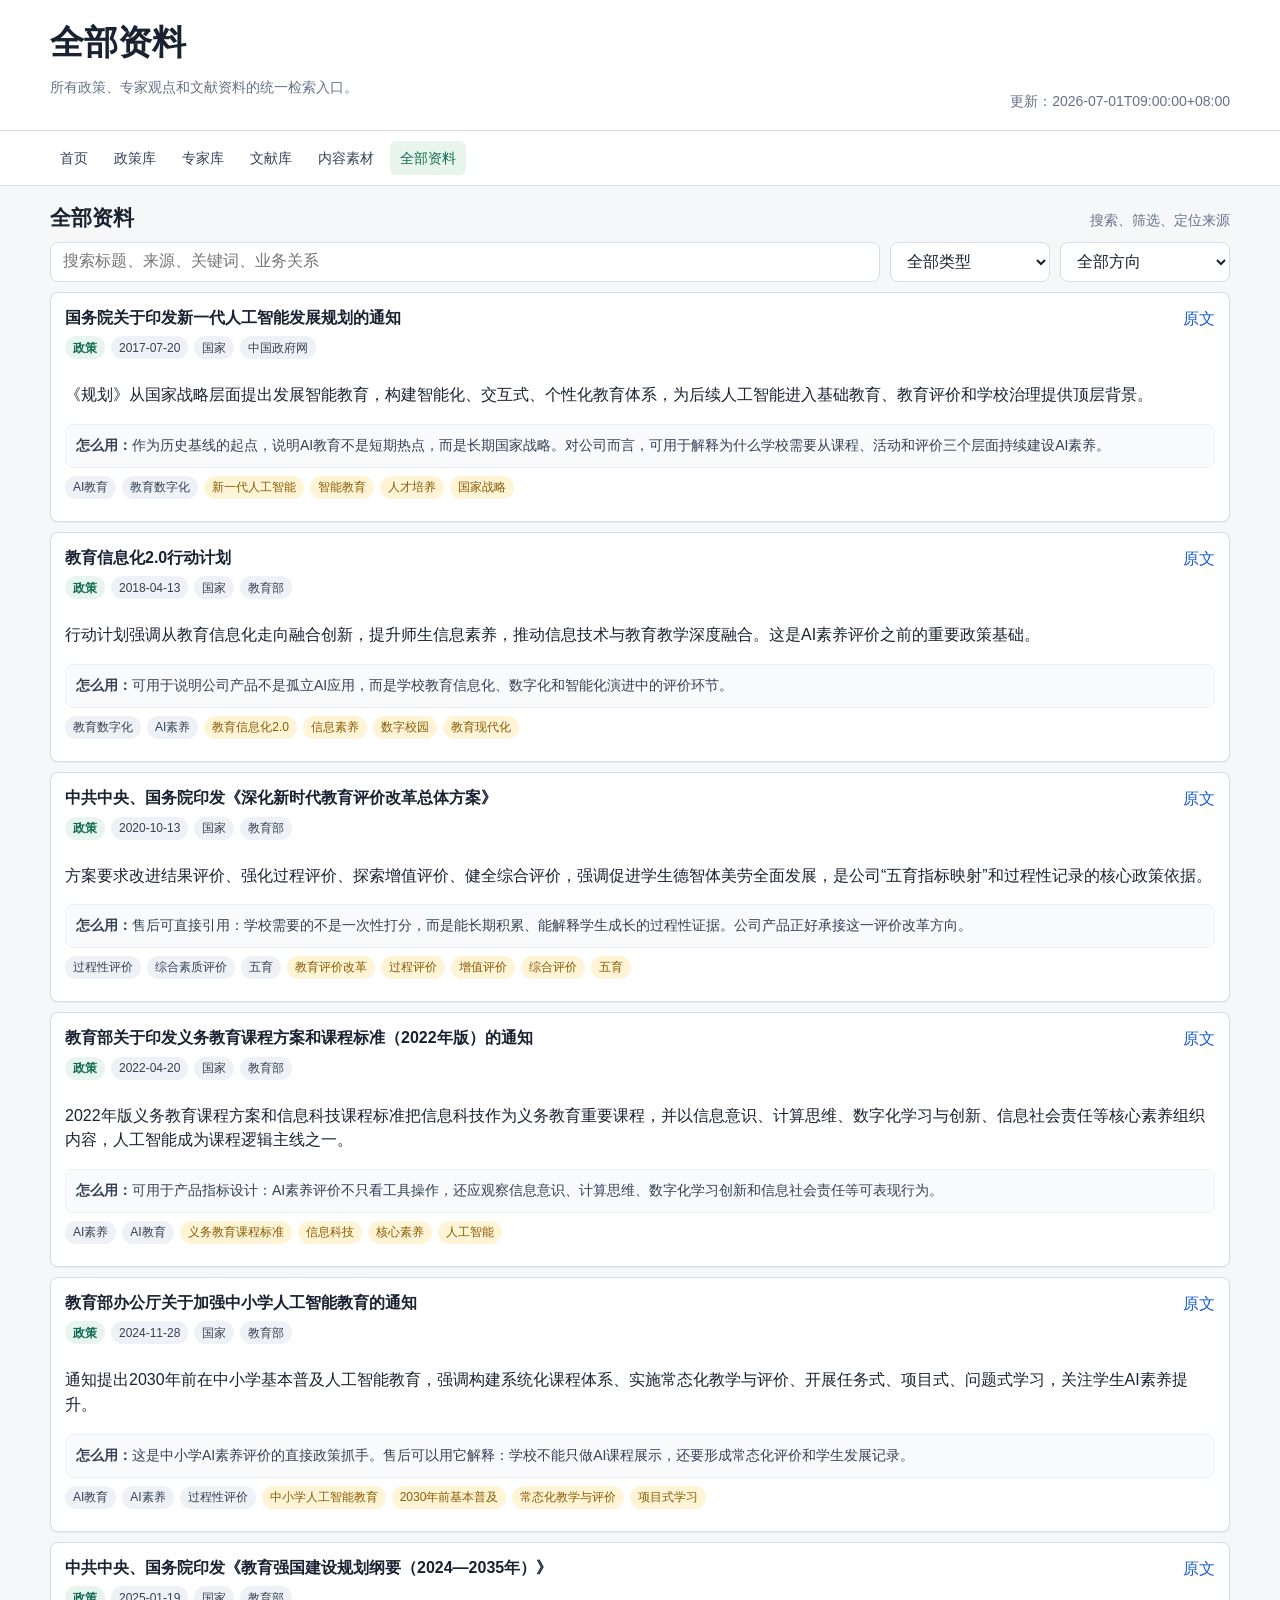
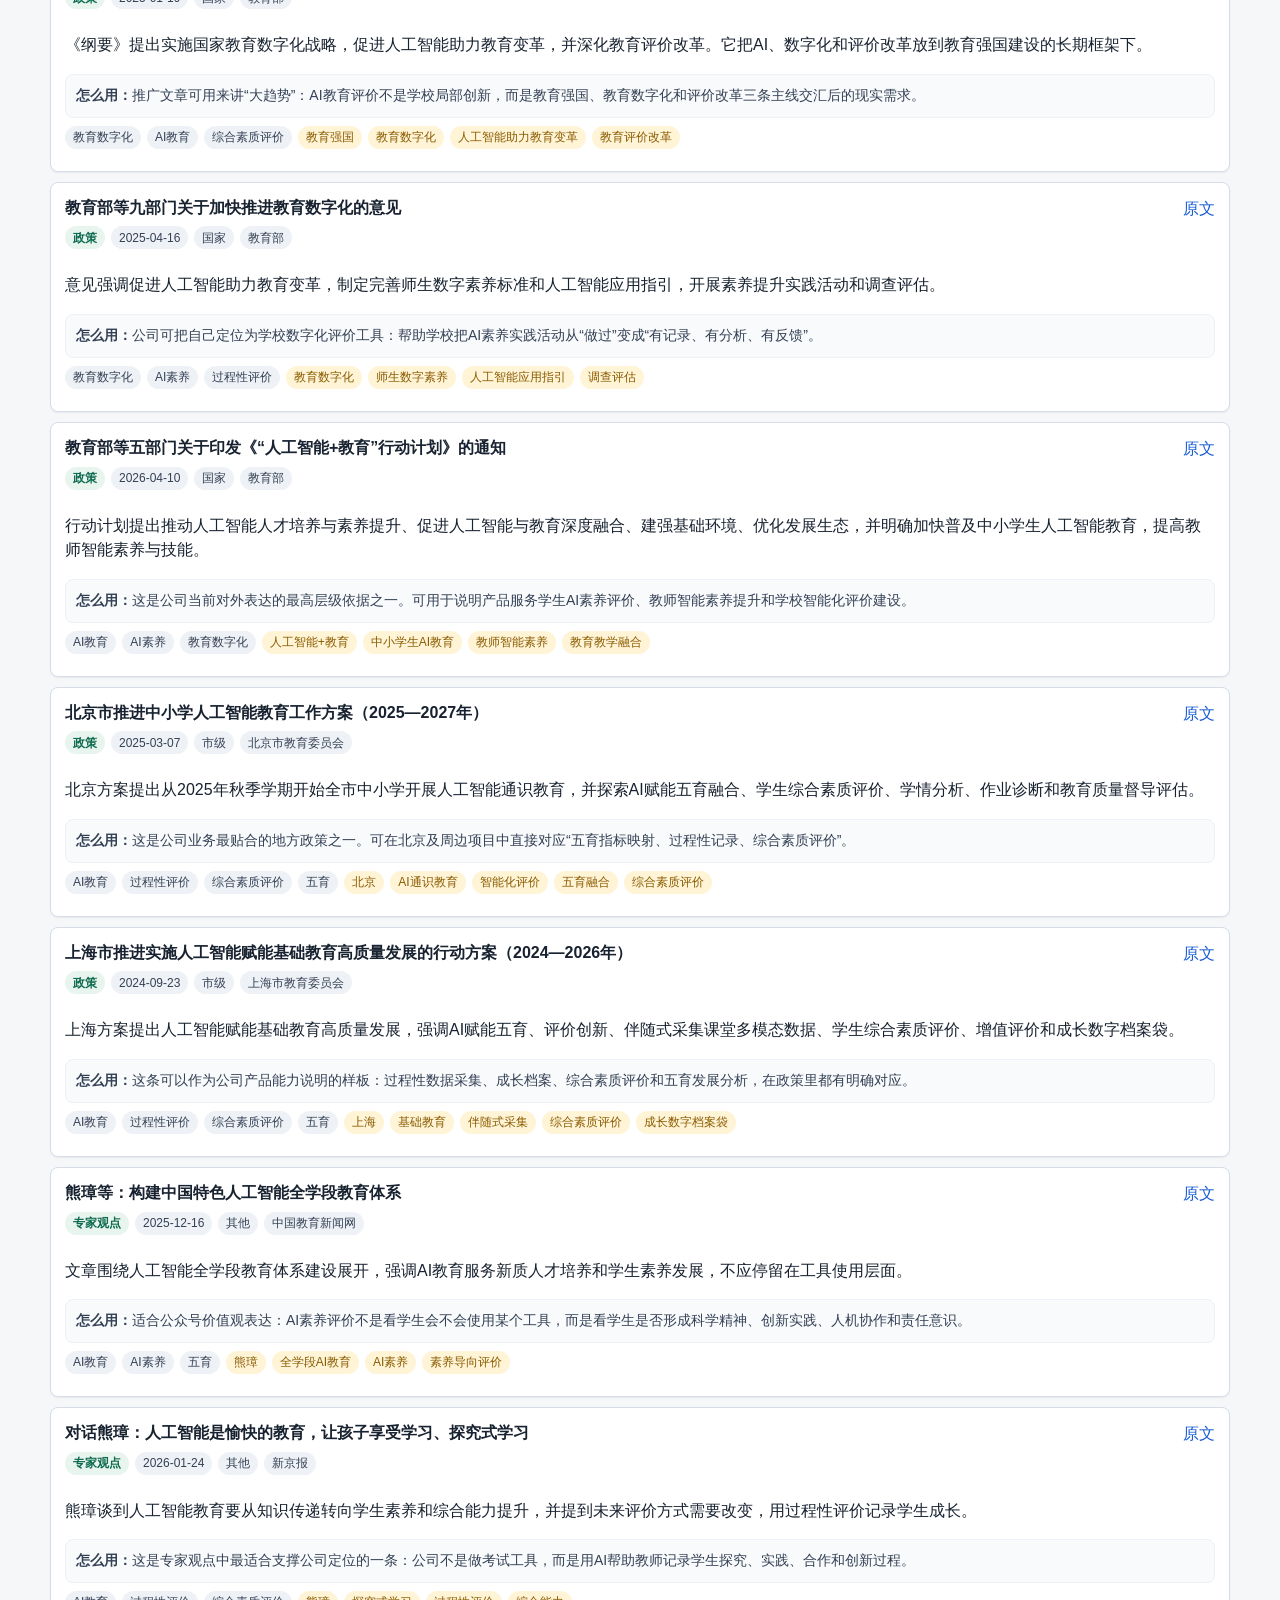
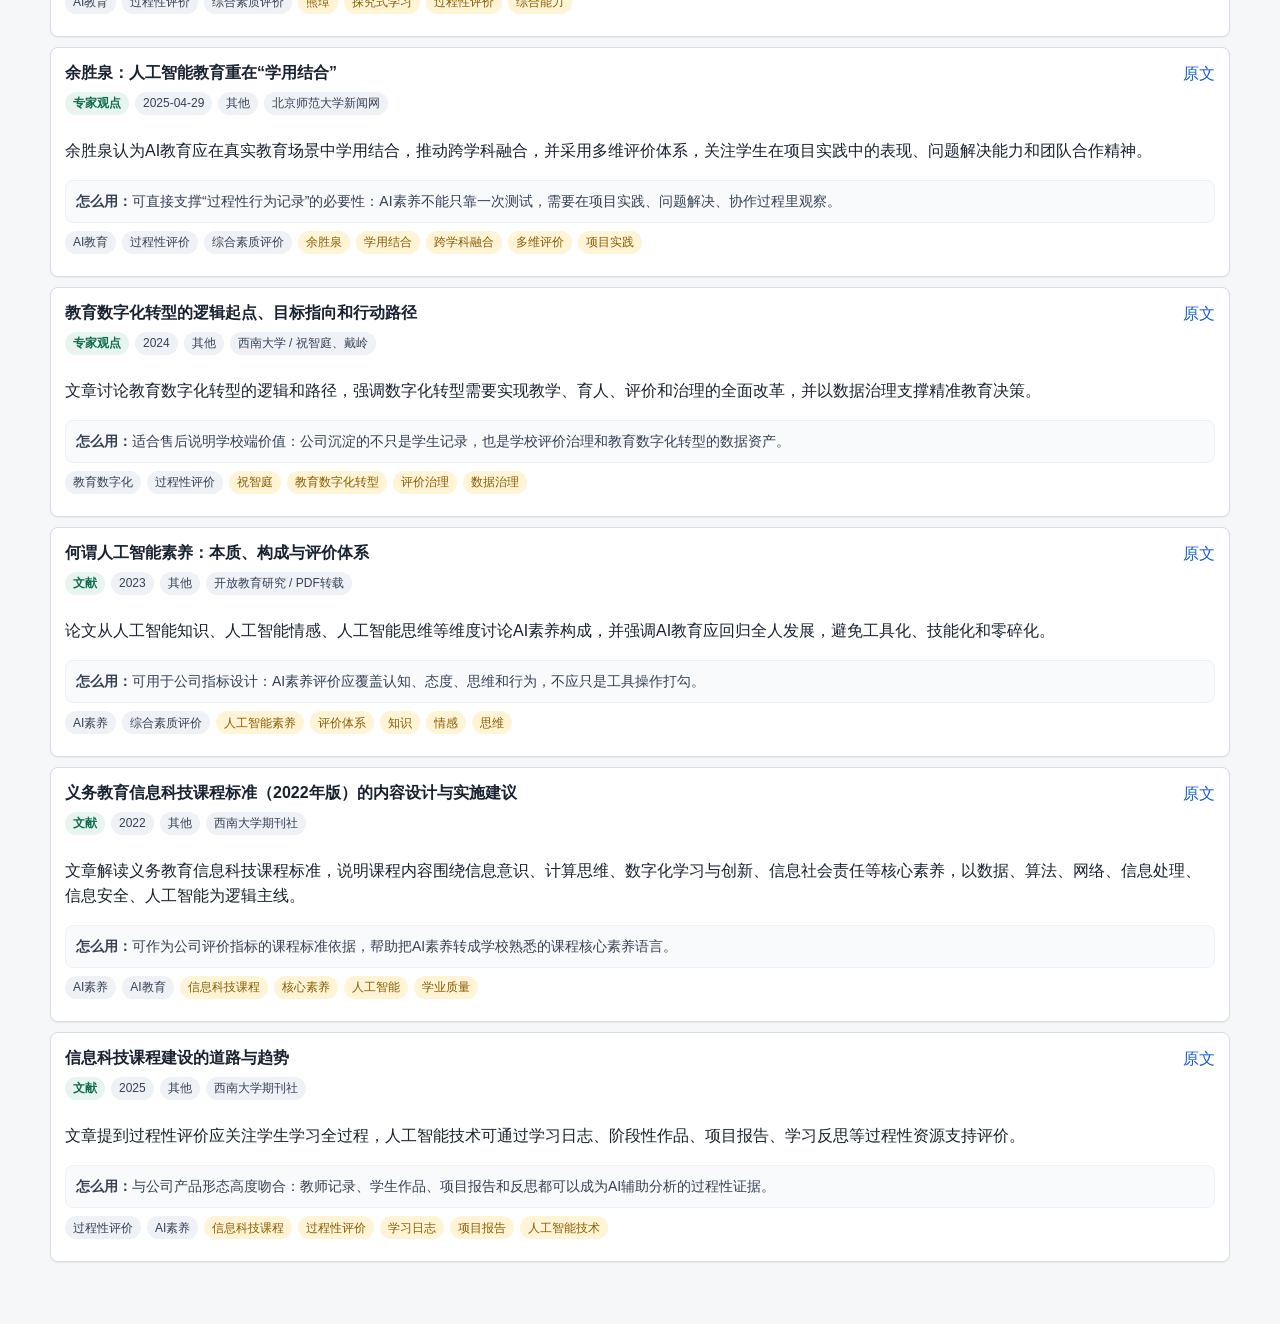
==== docs/all.html @ 267f56a5 "split pages and expand expert library" ====
<!doctype html>
<html lang="zh-CN">
<head>
  <meta charset="utf-8">
  <meta name="viewport" content="width=device-width, initial-scale=1">
  <title>全部资料 - AI素养评价资料库</title>
  <link rel="stylesheet" href="./styles.css">
</head>
<body>
  <main class="wrap">
    <section>
      <div class="section-head">
        <h2>全部资料</h2>
        <span class="hint">搜索、筛选、定位来源</span>
      </div>
      <div class="searchbar">
        <input id="search" type="search" placeholder="搜索标题、来源、关键词、业务关系">
        <select id="type">
          <option value="">全部类型</option>
          <option value="政策">政策</option>
          <option value="专家观点">专家观点</option>
          <option value="文献">文献</option>
        </select>
        <select id="topic">
          <option value="">全部方向</option>
          <option value="AI教育">AI教育</option>
          <option value="AI素养">AI素养</option>
          <option value="过程性评价">过程性评价</option>
          <option value="综合素质评价">综合素质评价</option>
          <option value="五育">五育</option>
          <option value="教育数字化">教育数字化</option>
        </select>
      </div>
      <div id="list"></div>
    </section>
  </main>
  <script src="./app.js"></script>
  <script>
    App.shell("全部资料", "所有政策、专家观点和文献资料的统一检索入口。");
    const filters = { search: "", type: "", topic: "" };
    let items = [];
    function render() {
      const visible = App.filterItems(items, filters);
      document.querySelector("#list").innerHTML = visible.map(App.resourceCard).join("") || '<div class="empty">暂无匹配资料。</div>';
    }
    App.load().then((data) => {
      App.setUpdated(data);
      items = data.items || [];
      render();
      ["search", "type", "topic"].forEach((id) => {
        document.querySelector(`#${id}`).addEventListener("input", (event) => {
          filters[id] = event.target.value;
          render();
        });
      });
    });
  </script>
</body>
</html>
---- docs/styles.css ----
:root {
  color-scheme: light;
  --bg: #f6f7f9;
  --panel: #ffffff;
  --text: #182230;
  --muted: #667085;
  --line: #d7dde8;
  --brand: #0f6b4f;
  --brand-soft: #e8f5ef;
  --blue: #175cd3;
  --amber: #8a5b00;
  --amber-soft: #fff4d6;
  --chip: #eef2f6;
  --shadow: 0 1px 2px rgba(16, 24, 40, .06);
}

* { box-sizing: border-box; }

body {
  margin: 0;
  background: var(--bg);
  color: var(--text);
  font-family: -apple-system, BlinkMacSystemFont, "Segoe UI", "PingFang SC", "Microsoft YaHei", sans-serif;
  line-height: 1.55;
}

a { color: var(--blue); text-decoration: none; }
a:hover { text-decoration: underline; }

header {
  background: var(--panel);
  border-bottom: 1px solid var(--line);
}

.header-inner,
.wrap {
  width: min(1180px, calc(100% - 32px));
  margin: 0 auto;
}

.header-inner {
  padding: 22px 0 18px;
  display: grid;
  grid-template-columns: 1fr auto;
  gap: 16px;
  align-items: end;
}

h1 {
  margin: 0 0 6px;
  font-size: clamp(24px, 4vw, 34px);
  line-height: 1.2;
  letter-spacing: 0;
}

.subtitle,
.updated,
.hint {
  color: var(--muted);
  font-size: 14px;
}

.updated { white-space: nowrap; }

.topnav {
  background: var(--panel);
  border-bottom: 1px solid var(--line);
}

.topnav .wrap {
  display: flex;
  flex-wrap: wrap;
  gap: 6px;
  padding: 10px 0;
}

.topnav a {
  display: inline-flex;
  align-items: center;
  min-height: 34px;
  padding: 0 10px;
  border-radius: 6px;
  color: #344054;
  font-size: 14px;
}

.topnav a.active,
.topnav a:hover {
  background: var(--brand-soft);
  color: var(--brand);
  text-decoration: none;
}

main.wrap {
  padding: 18px 0 44px;
}

section {
  margin-bottom: 18px;
}

.section-head {
  display: flex;
  justify-content: space-between;
  gap: 12px;
  align-items: end;
  margin-bottom: 10px;
}

h2 {
  margin: 0;
  font-size: 21px;
  line-height: 1.3;
  letter-spacing: 0;
}

h3 {
  margin: 0 0 8px;
  font-size: 16px;
  line-height: 1.35;
  letter-spacing: 0;
}

.grid {
  display: grid;
  grid-template-columns: repeat(4, minmax(0, 1fr));
  gap: 10px;
}

.grid-2 {
  display: grid;
  grid-template-columns: repeat(2, minmax(0, 1fr));
  gap: 12px;
}

.card,
.panel,
.resource,
.expert,
.brief {
  background: var(--panel);
  border: 1px solid var(--line);
  border-radius: 8px;
  box-shadow: var(--shadow);
}

.card { padding: 14px; }
.panel { padding: 16px; }

.panel-link {
  display: block;
  padding: 16px;
  background: var(--panel);
  border: 1px solid var(--line);
  border-radius: 8px;
  box-shadow: var(--shadow);
  color: var(--text);
}

.panel-link:hover {
  border-color: #9fc5b8;
  text-decoration: none;
}

.panel-link strong,
.panel-link span {
  display: block;
}

.panel-link strong {
  margin-bottom: 6px;
  font-size: 17px;
}

.panel-link span {
  color: var(--muted);
  font-size: 14px;
}

.card strong {
  display: block;
  font-size: 26px;
  line-height: 1.15;
}

.card span {
  display: block;
  margin-top: 3px;
  color: var(--muted);
  font-size: 13px;
}

.resource,
.expert,
.brief {
  padding: 14px;
  margin-bottom: 10px;
}

.resource-header,
.expert-top {
  display: grid;
  grid-template-columns: 1fr auto;
  gap: 12px;
  align-items: start;
}

.expert-name {
  font-size: 20px;
  font-weight: 750;
}

.meta,
.tags {
  display: flex;
  flex-wrap: wrap;
  gap: 6px;
  margin: 8px 0;
}

.tag {
  display: inline-flex;
  align-items: center;
  min-height: 23px;
  padding: 2px 8px;
  border-radius: 999px;
  background: var(--chip);
  color: #344054;
  font-size: 12px;
}

.tag.type {
  background: var(--brand-soft);
  color: var(--brand);
  font-weight: 650;
}

.tag.use {
  background: var(--amber-soft);
  color: var(--amber);
}

.relation {
  background: #f8fafc;
  border: 1px solid #edf1f7;
  border-radius: 8px;
  padding: 10px;
  color: #344054;
  font-size: 14px;
}

.message {
  border-left: 4px solid var(--brand);
}

.tabs {
  display: flex;
  flex-wrap: wrap;
  gap: 8px;
  margin-bottom: 10px;
}

.tab {
  border: 1px solid var(--line);
  background: var(--panel);
  color: #344054;
  border-radius: 999px;
  min-height: 34px;
  padding: 0 12px;
  cursor: pointer;
  font: inherit;
  font-size: 13px;
}

.tab.active {
  border-color: var(--brand);
  background: var(--brand-soft);
  color: var(--brand);
  font-weight: 650;
}

.searchbar {
  display: grid;
  grid-template-columns: 1fr 160px 170px;
  gap: 10px;
  margin-bottom: 10px;
}

input,
select {
  width: 100%;
  min-height: 40px;
  border: 1px solid var(--line);
  border-radius: 8px;
  background: var(--panel);
  color: var(--text);
  padding: 0 12px;
  font: inherit;
}

.empty {
  padding: 24px;
  color: var(--muted);
  text-align: center;
  border: 1px dashed var(--line);
  border-radius: 8px;
  background: var(--panel);
}

.resource-count {
  color: var(--muted);
  font-size: 13px;
}

@media (max-width: 820px) {
  .header-inner,
  .wrap {
    width: min(100% - 20px, 1180px);
  }

  .header-inner,
  .grid,
  .grid-2,
  .searchbar {
    grid-template-columns: 1fr;
  }

  .updated { white-space: normal; }
}
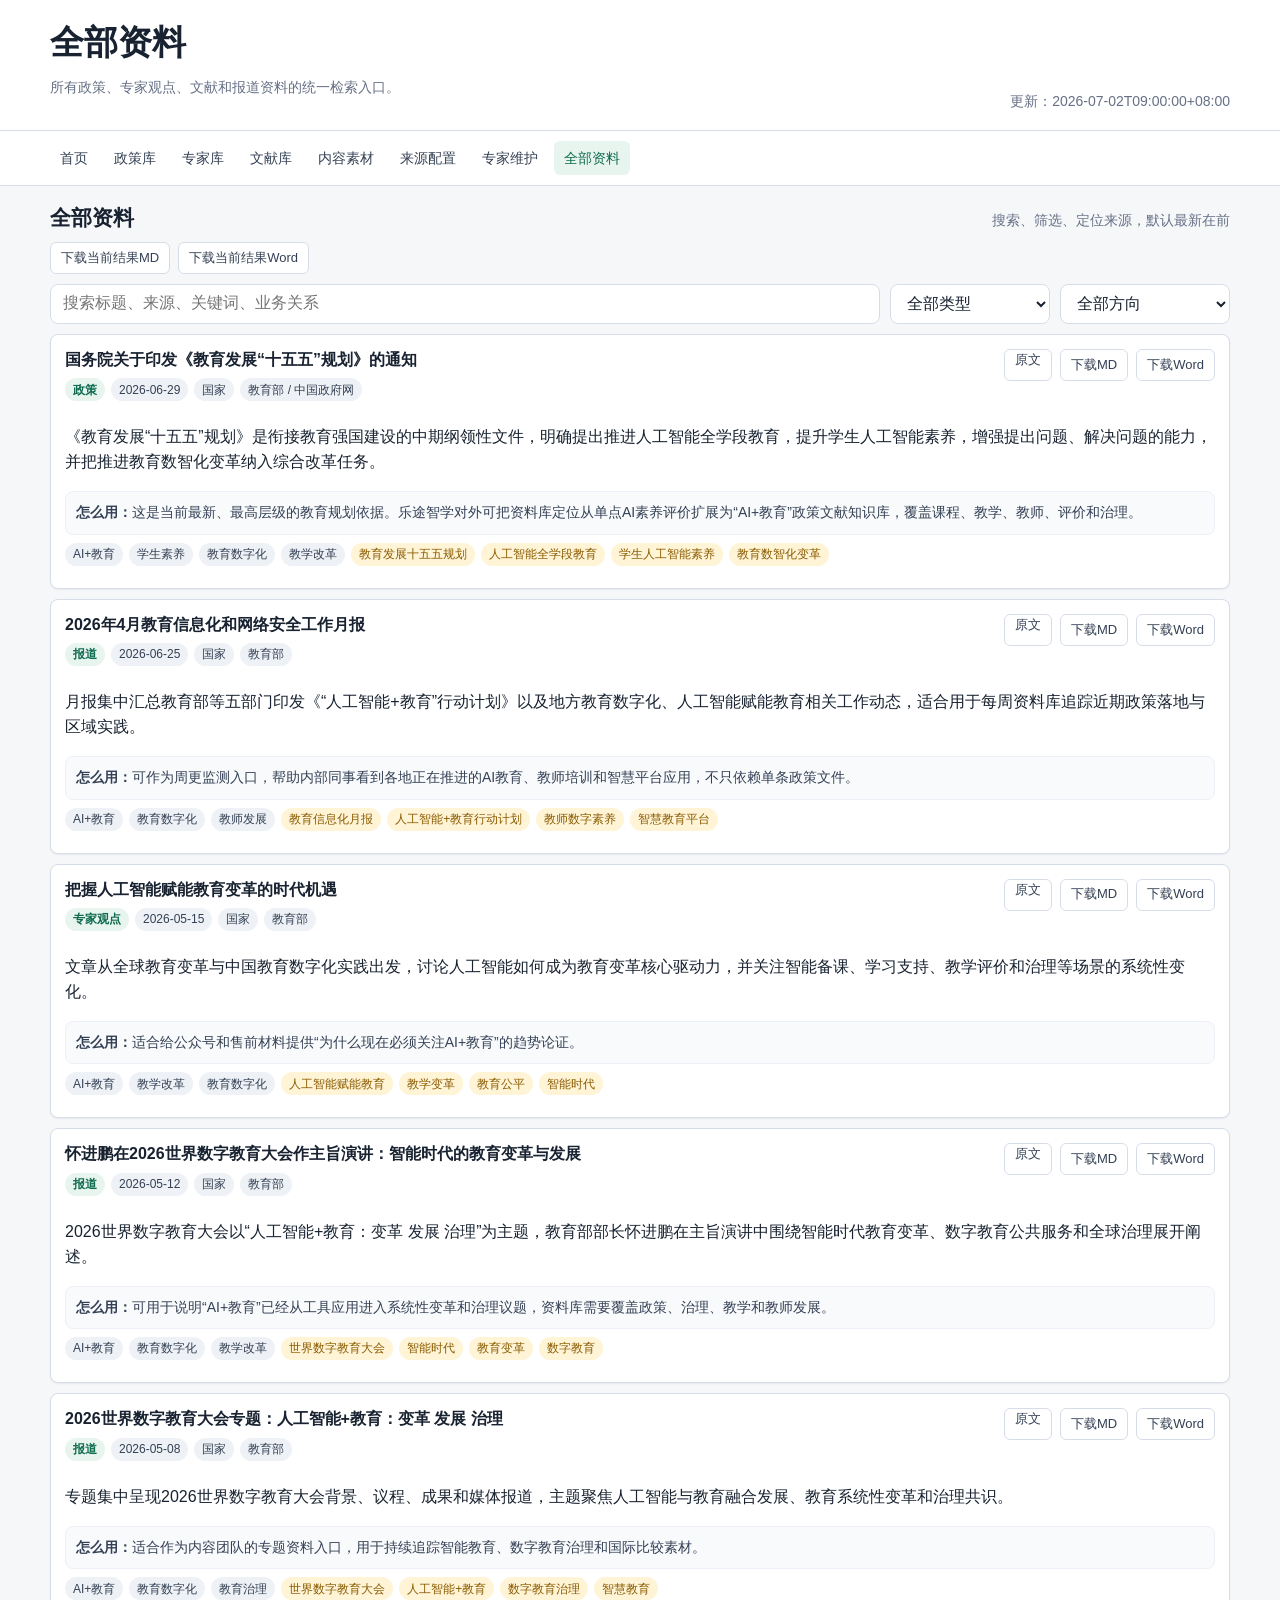
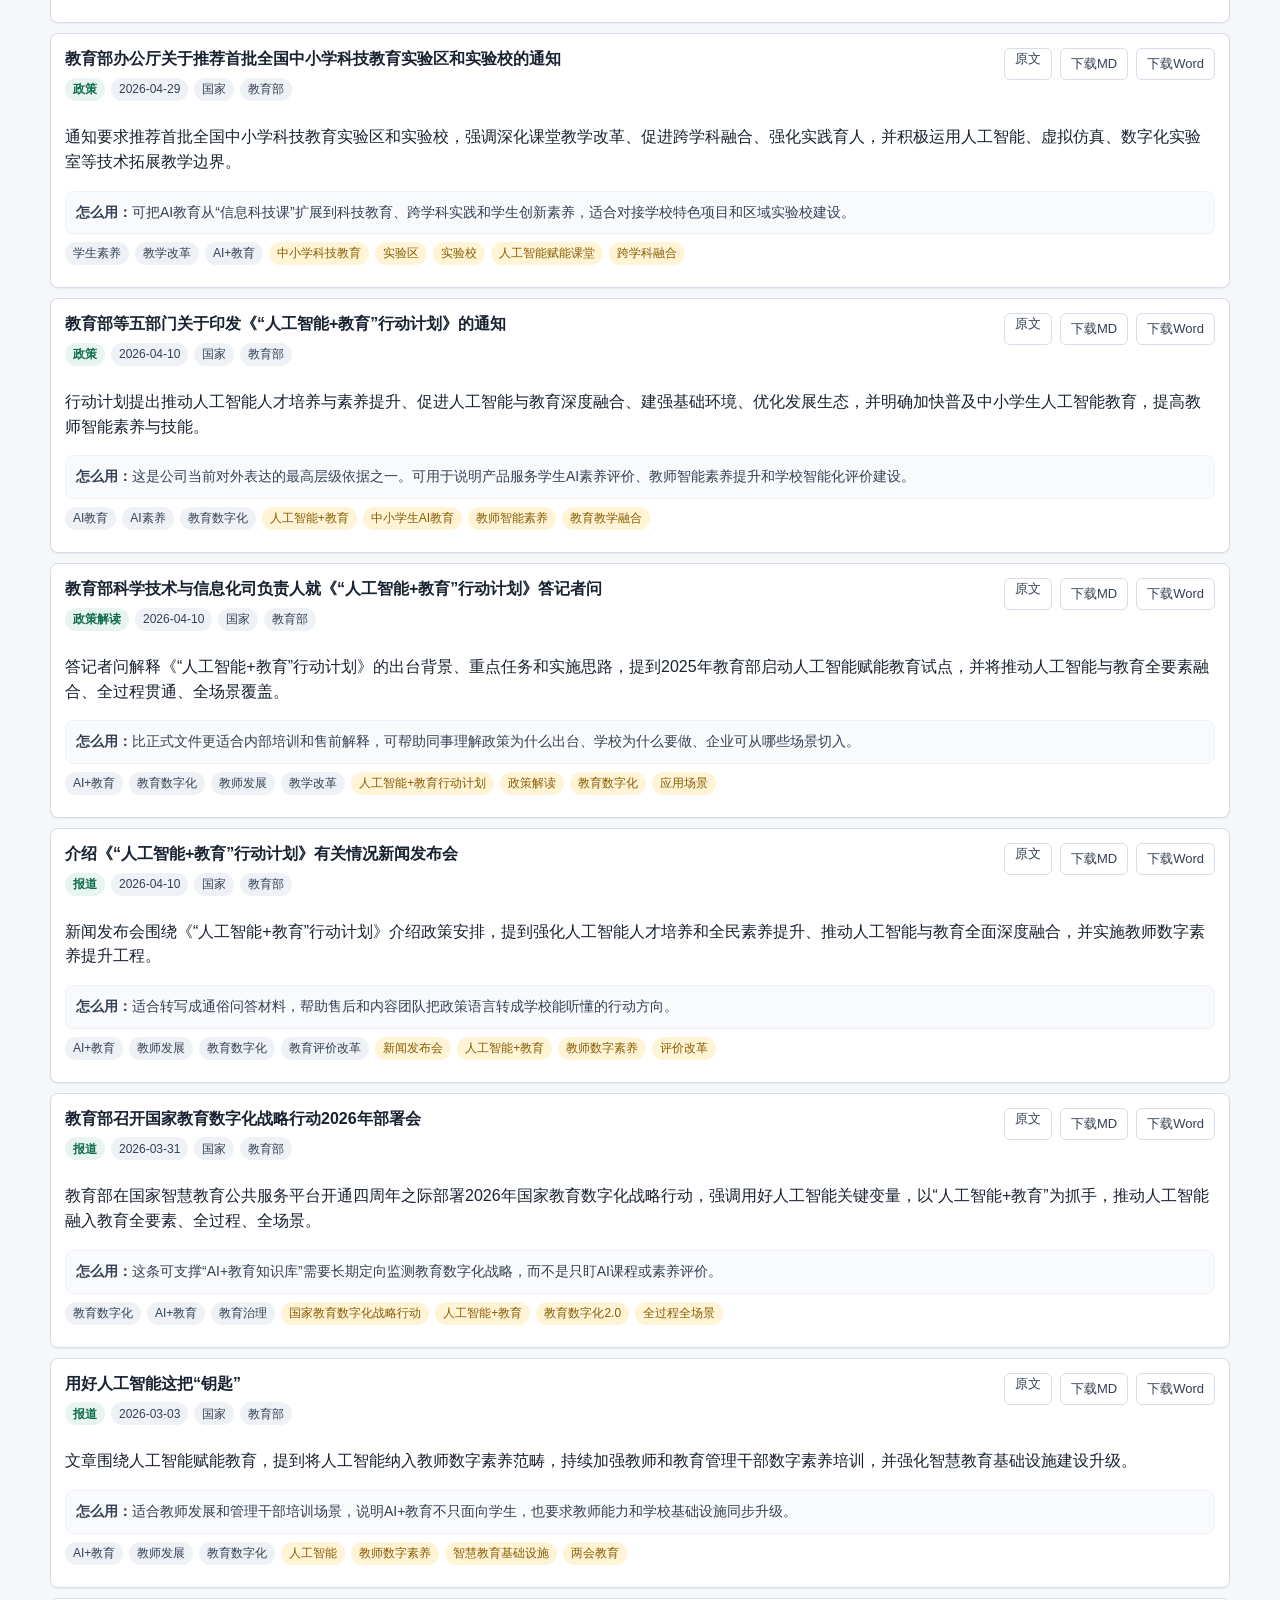
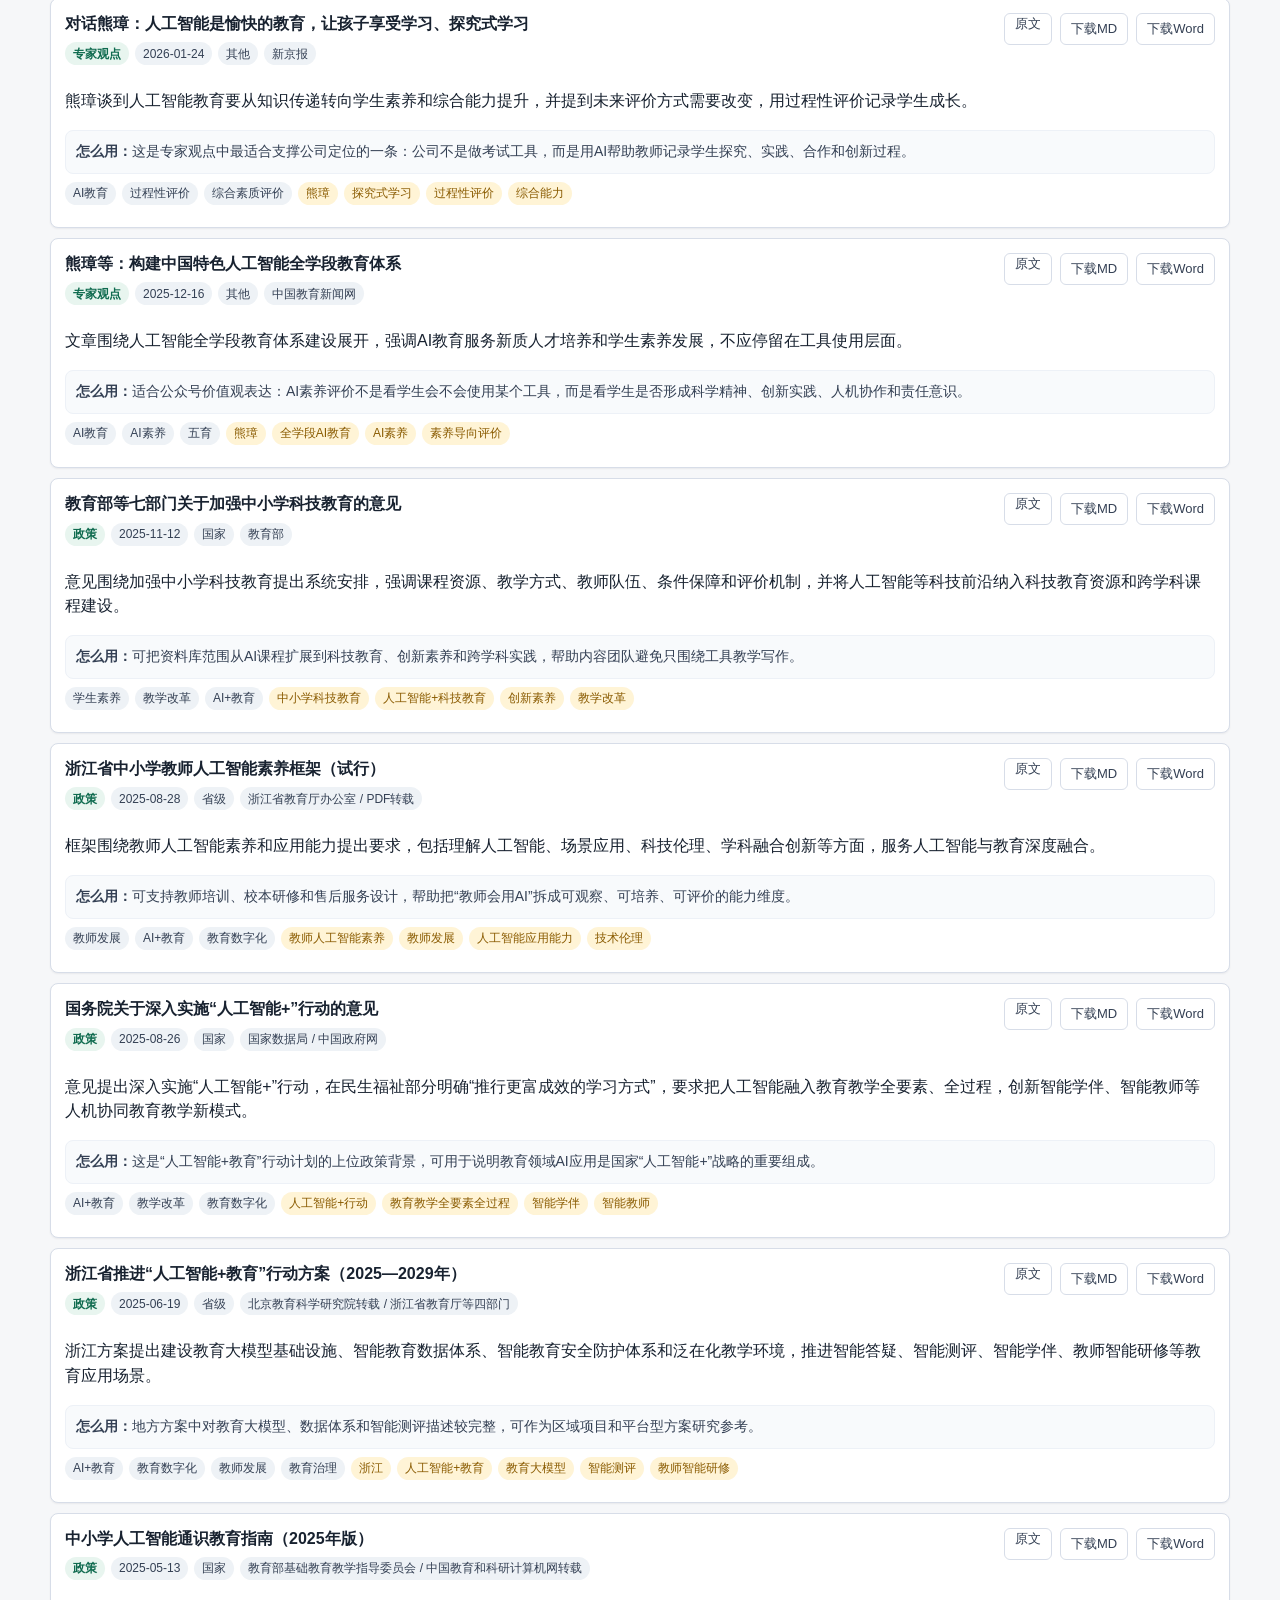
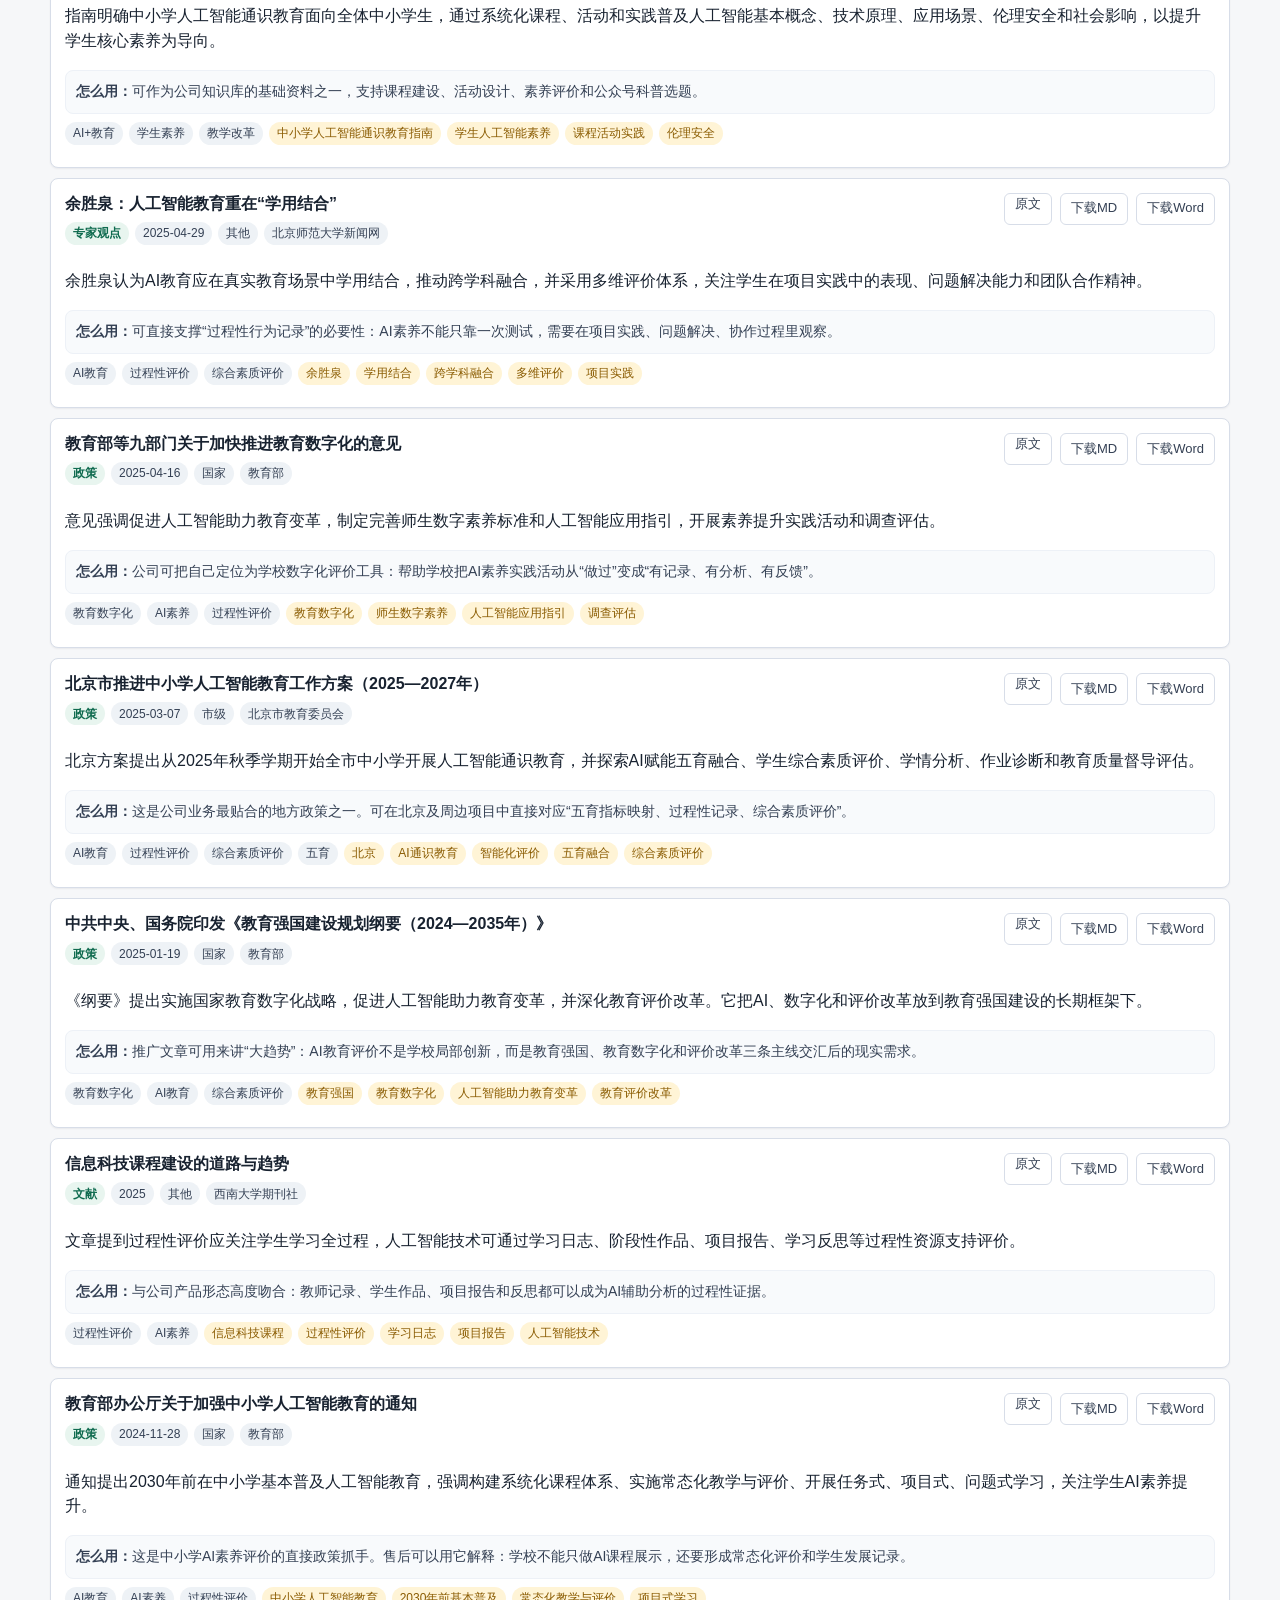
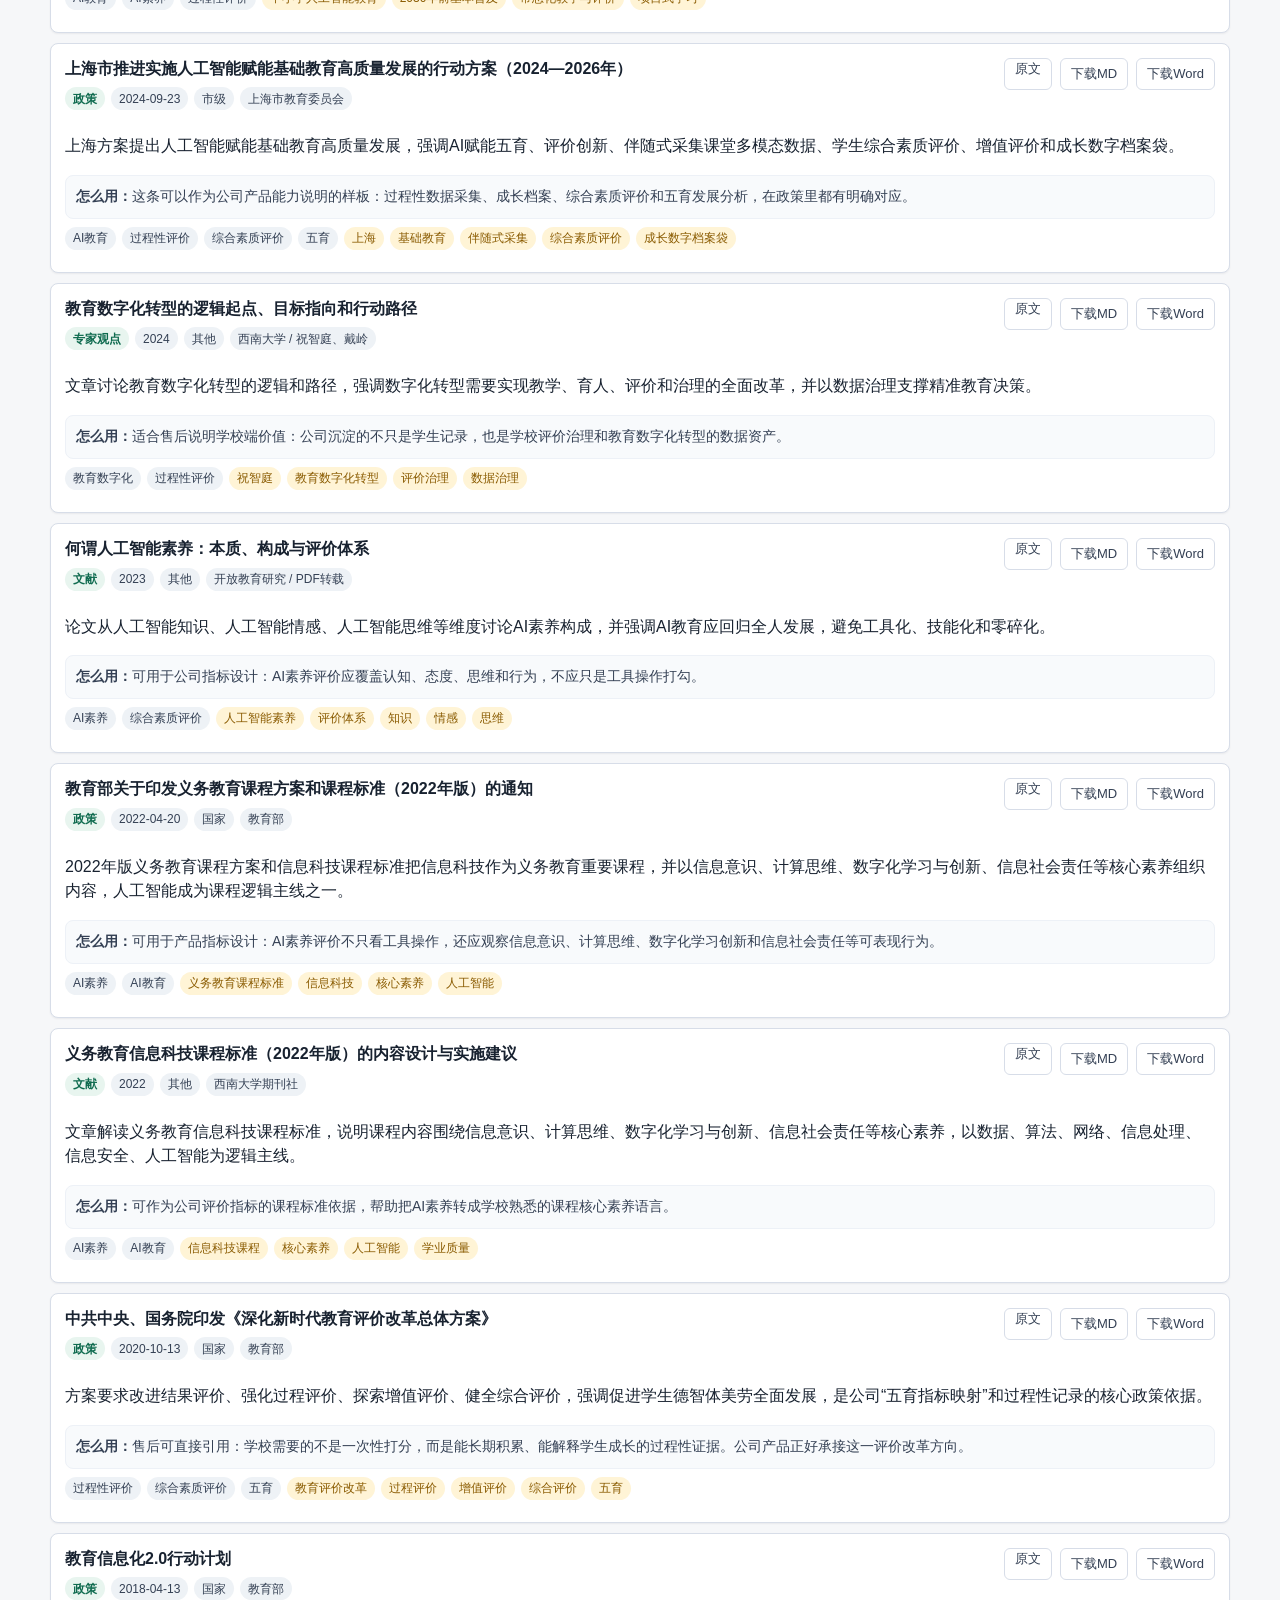
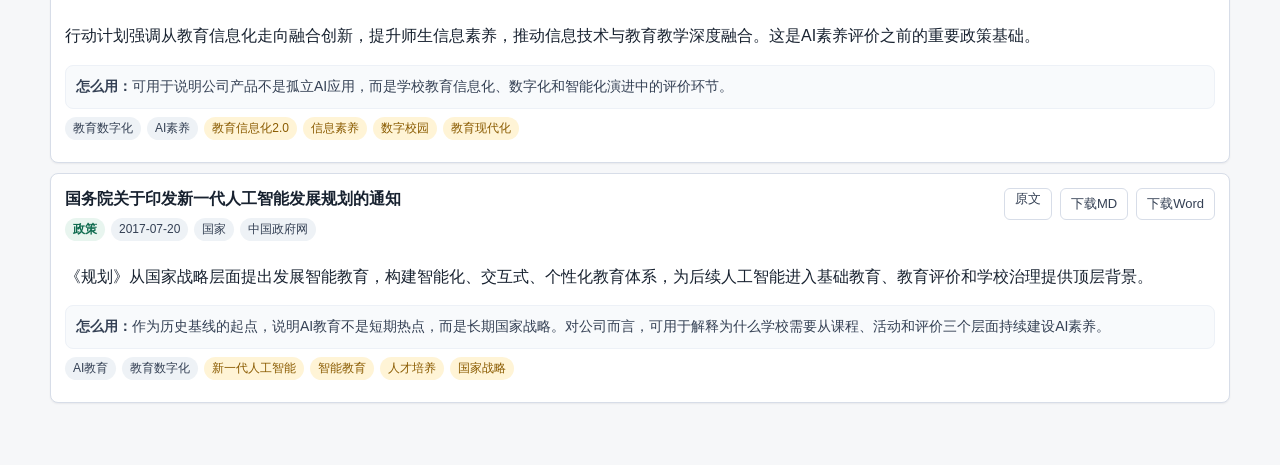
==== commit c4046d7f: "reposition as AI education knowledge base" ====
--- a/docs/all.html
+++ b/docs/all.html
@@ -3,7 +3,7 @@
 <head>
   <meta charset="utf-8">
   <meta name="viewport" content="width=device-width, initial-scale=1">
-  <title>全部资料 - AI素养评价资料库</title>
+  <title>全部资料 - 乐途智学“AI+教育”政策文献知识库</title>
   <link rel="stylesheet" href="./styles.css">
 </head>
 <body>
@@ -11,20 +11,30 @@
     <section>
       <div class="section-head">
         <h2>全部资料</h2>
-        <span class="hint">搜索、筛选、定位来源</span>
+        <span class="hint">搜索、筛选、定位来源，默认最新在前</span>
+      </div>
+      <div class="toolbar">
+        <button type="button" id="download-md">下载当前结果MD</button>
+        <button type="button" id="download-doc">下载当前结果Word</button>
       </div>
       <div class="searchbar">
         <input id="search" type="search" placeholder="搜索标题、来源、关键词、业务关系">
         <select id="type">
           <option value="">全部类型</option>
           <option value="政策">政策</option>
+          <option value="政策解读">政策解读</option>
           <option value="专家观点">专家观点</option>
           <option value="文献">文献</option>
+          <option value="报道">报道</option>
         </select>
         <select id="topic">
           <option value="">全部方向</option>
+          <option value="AI+教育">AI+教育</option>
           <option value="AI教育">AI教育</option>
           <option value="AI素养">AI素养</option>
+          <option value="学生素养">学生素养</option>
+          <option value="教学改革">教学改革</option>
+          <option value="教师发展">教师发展</option>
           <option value="过程性评价">过程性评价</option>
           <option value="综合素质评价">综合素质评价</option>
           <option value="五育">五育</option>
@@ -36,17 +46,21 @@
   </main>
   <script src="./app.js"></script>
   <script>
-    App.shell("全部资料", "所有政策、专家观点和文献资料的统一检索入口。");
+    App.shell("全部资料", "所有政策、专家观点、文献和报道资料的统一检索入口。");
     const filters = { search: "", type: "", topic: "" };
     let items = [];
+    let visible = [];
     function render() {
-      const visible = App.filterItems(items, filters);
+      visible = App.sortByDate(App.filterItems(items, filters));
       document.querySelector("#list").innerHTML = visible.map(App.resourceCard).join("") || '<div class="empty">暂无匹配资料。</div>';
     }
     App.load().then((data) => {
       App.setUpdated(data);
-      items = data.items || [];
+      items = App.sortByDate(data.items || []);
       render();
+      App.bindResourceDownloads(document.querySelector("#list"), items);
+      App.bindCollectionDownload(document.querySelector("#download-md"), "全部资料", () => visible, "md");
+      App.bindCollectionDownload(document.querySelector("#download-doc"), "全部资料", () => visible, "doc");
       ["search", "type", "topic"].forEach((id) => {
         document.querySelector(`#${id}`).addEventListener("input", (event) => {
           filters[id] = event.target.value;
--- a/docs/styles.css
+++ b/docs/styles.css
@@ -205,6 +205,43 @@
   align-items: start;
 }
 
+.actions,
+.toolbar {
+  display: flex;
+  flex-wrap: wrap;
+  gap: 8px;
+  align-items: center;
+}
+
+.actions {
+  justify-content: flex-end;
+}
+
+.toolbar {
+  margin-bottom: 10px;
+}
+
+button,
+.actions a {
+  min-height: 32px;
+  border: 1px solid var(--line);
+  border-radius: 6px;
+  background: var(--panel);
+  color: #344054;
+  padding: 0 10px;
+  font: inherit;
+  font-size: 13px;
+  cursor: pointer;
+}
+
+button:hover,
+.actions a:hover {
+  border-color: #9fc5b8;
+  background: var(--brand-soft);
+  color: var(--brand);
+  text-decoration: none;
+}
+
 .expert-name {
   font-size: 20px;
   font-weight: 750;
@@ -287,15 +324,28 @@
 }
 
 input,
+select,
+textarea {
+  width: 100%;
+  border: 1px solid var(--line);
+  border-radius: 8px;
+  background: var(--panel);
+  color: var(--text);
+  font: inherit;
+}
+
+input,
 select {
-  width: 100%;
   min-height: 40px;
-  border: 1px solid var(--line);
-  border-radius: 8px;
-  background: var(--panel);
-  color: var(--text);
   padding: 0 12px;
-  font: inherit;
+}
+
+textarea {
+  min-height: 520px;
+  padding: 12px;
+  font-family: ui-monospace, SFMono-Regular, Menlo, Consolas, monospace;
+  font-size: 13px;
+  line-height: 1.5;
 }
 
 .empty {
@@ -305,6 +355,12 @@
   border: 1px dashed var(--line);
   border-radius: 8px;
   background: var(--panel);
+}
+
+.empty.error {
+  color: #b42318;
+  border-color: #fecdca;
+  background: #fff4f3;
 }
 
 .resource-count {
@@ -321,9 +377,15 @@
   .header-inner,
   .grid,
   .grid-2,
-  .searchbar {
+  .searchbar,
+  .resource-header,
+  .expert-top {
     grid-template-columns: 1fr;
   }
 
+  .actions {
+    justify-content: flex-start;
+  }
+
   .updated { white-space: normal; }
 }
